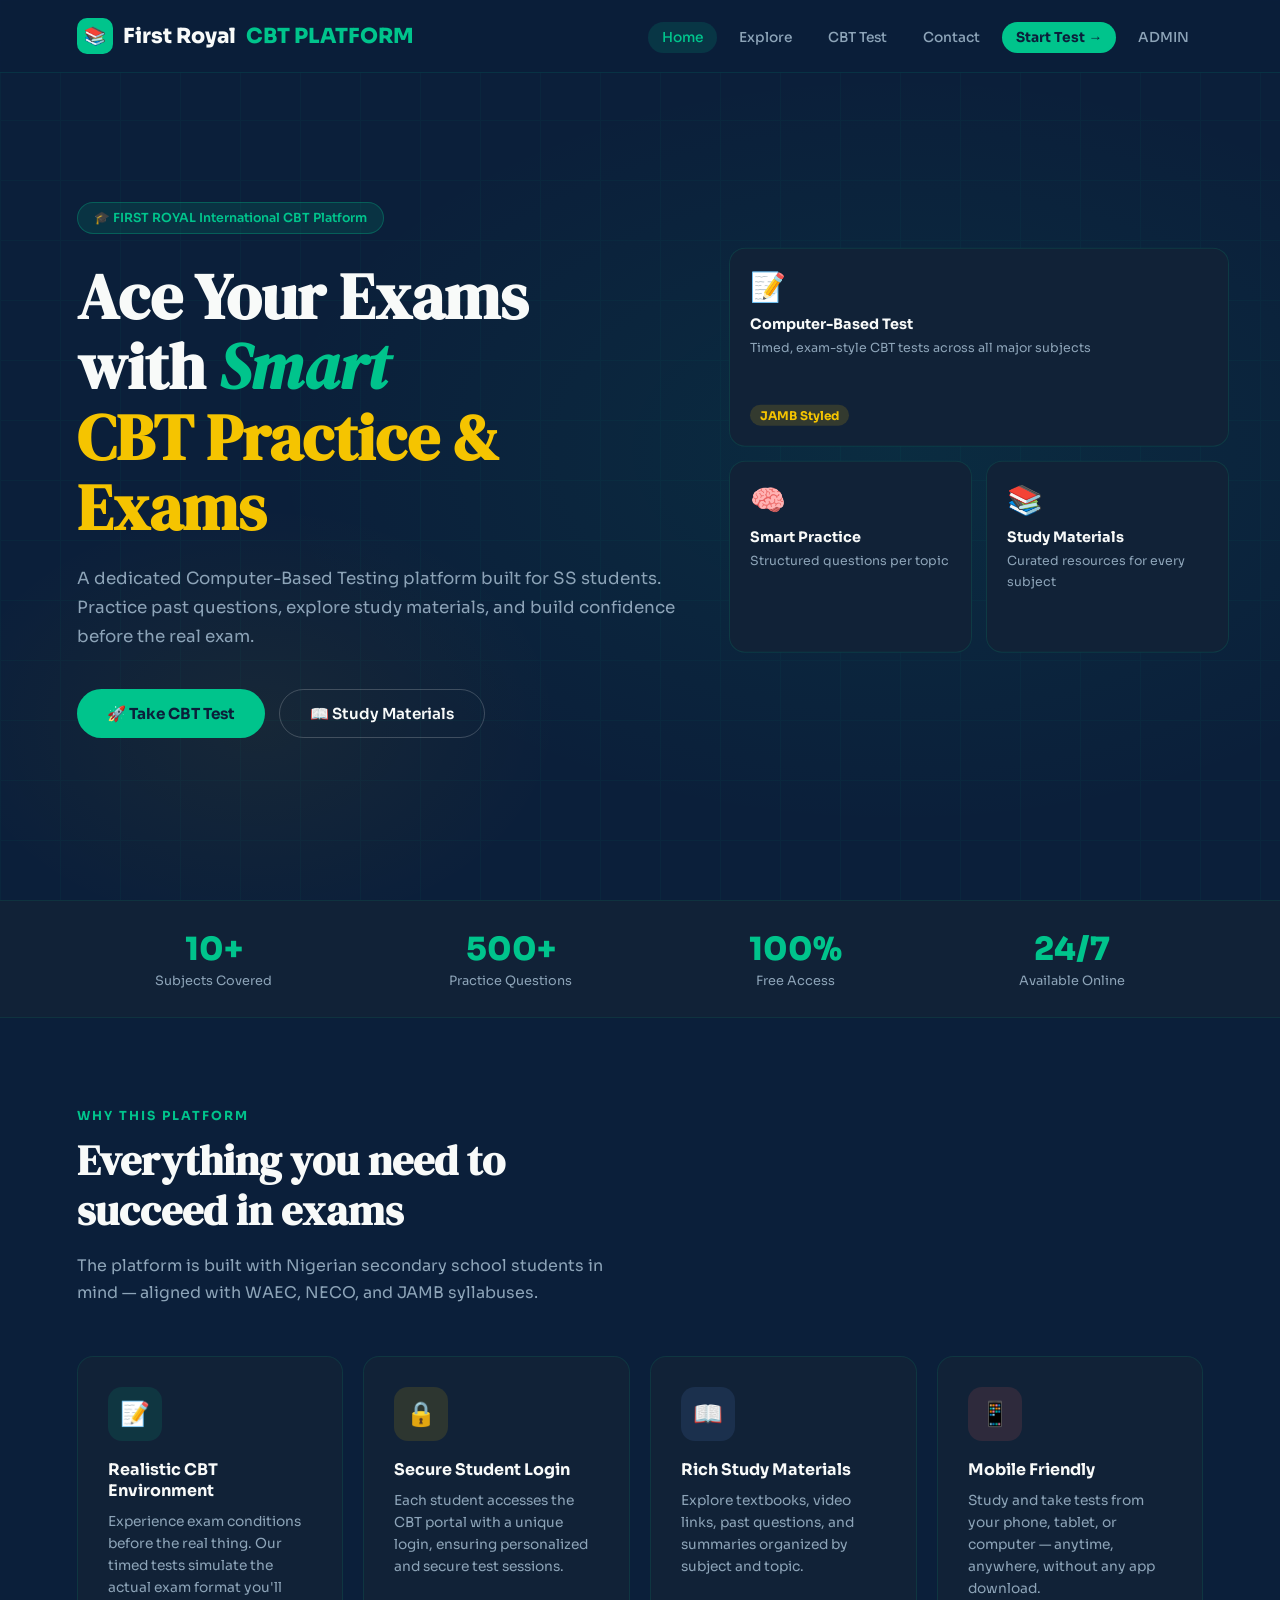
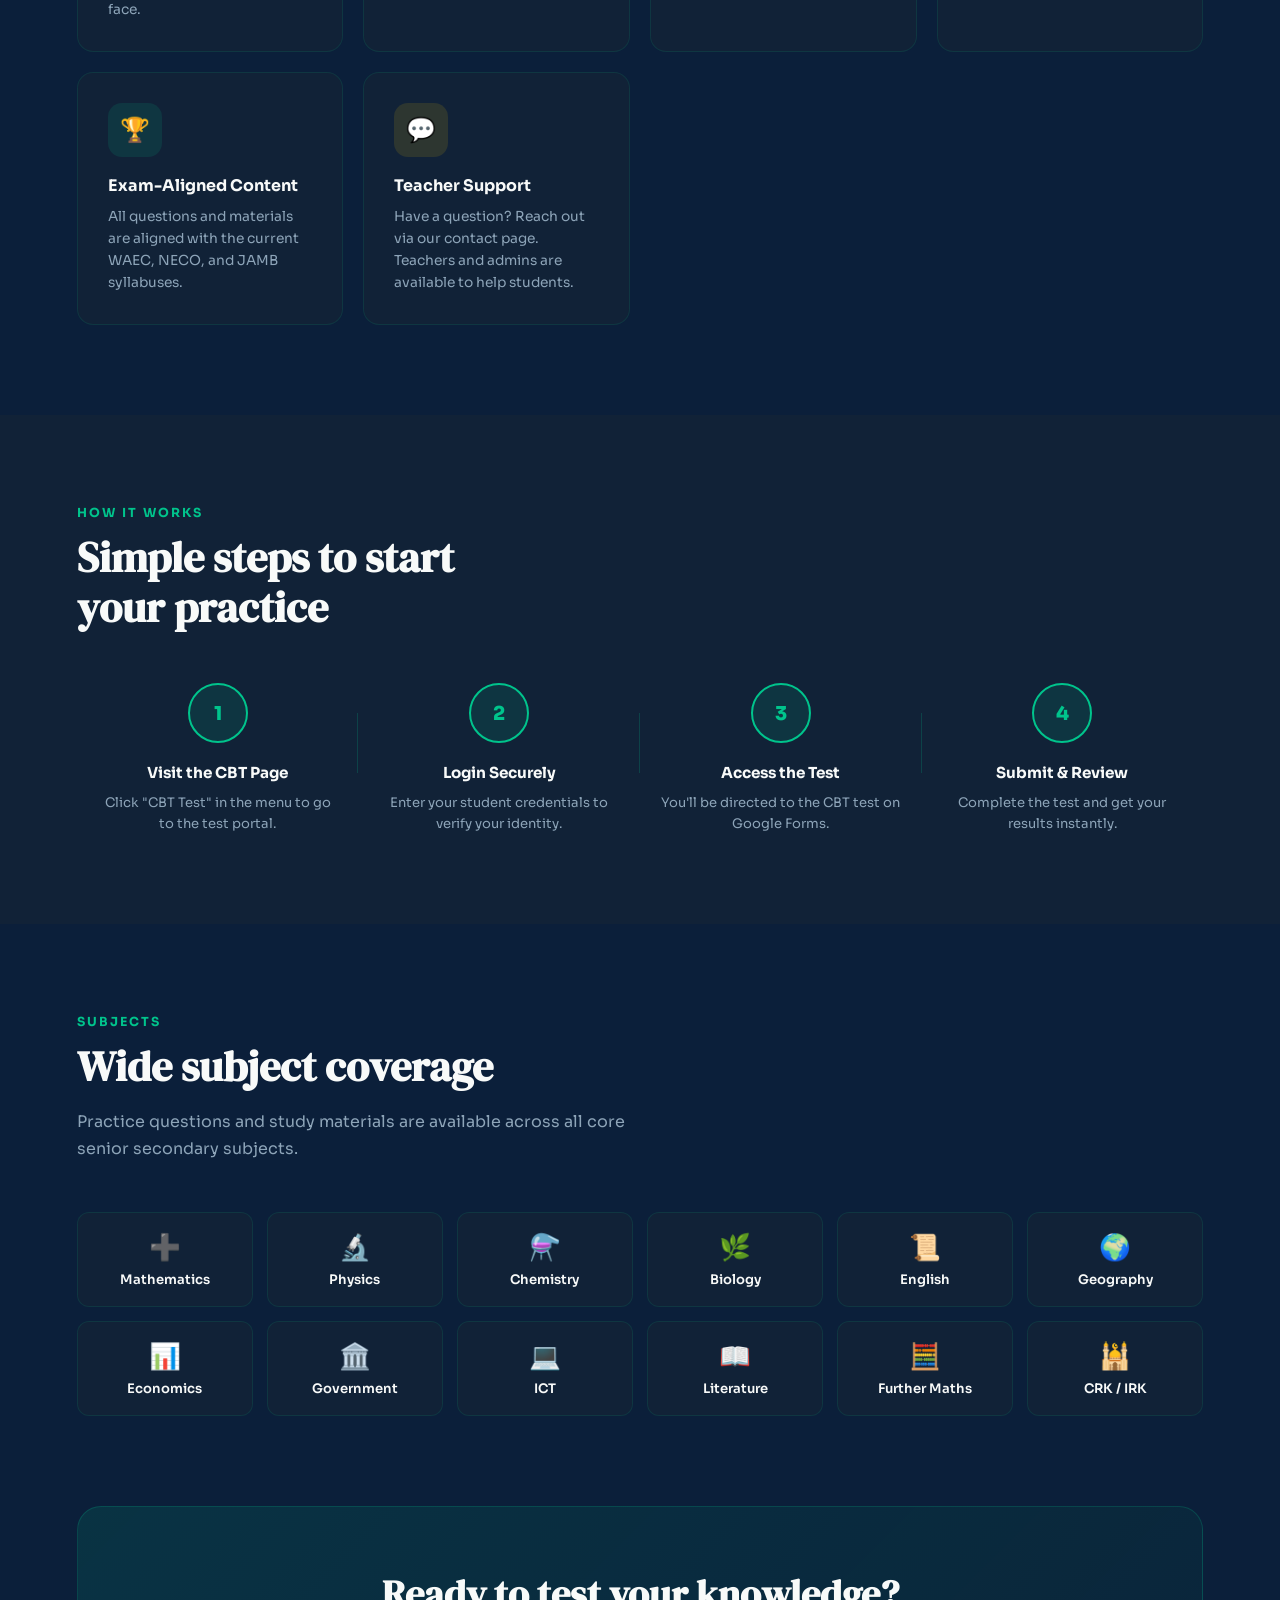
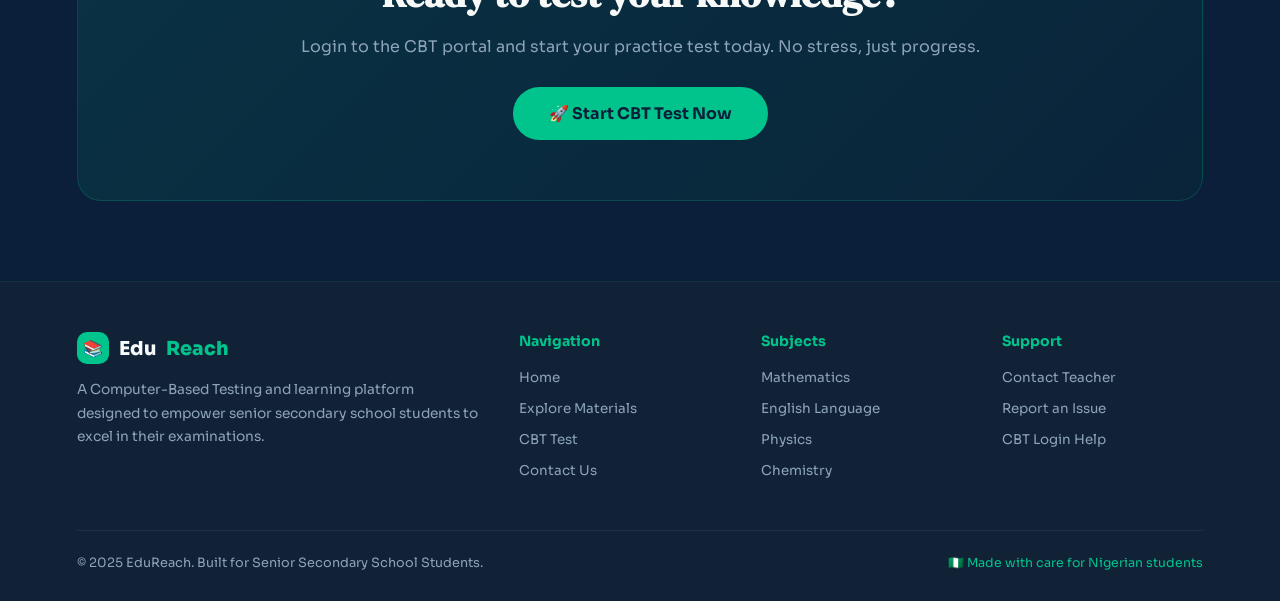
==== index.html @ 2f93ffae "Add files via upload" ====
<!DOCTYPE html>
<html lang="en">
<head>
  <meta charset="UTF-8" />
  <meta name="viewport" content="width=device-width, initial-scale=1.0"/>
  <title>First Royal International School CBT Platform</title>
  <link href="https://fonts.googleapis.com/css2?family=Sora:wght@300;400;600;700;800&family=DM+Serif+Display:ital@0;1&display=swap" rel="stylesheet"/>
  <link rel="stylesheet" href="css/base.css"/>
  <link rel="stylesheet" href="css/index.css"/>
</head>
<body>

<nav>
  <a href="index.html" class="logo">
    <div class="logo-icon">📚</div>
    First Royal<span>CBT PLATFORM</span>
  </a>
  <ul id="navLinks">
    <li><a href="index.html" class="active">Home</a></li>
    <li><a href="explore.html">Explore</a></li>
    <li><a href="cbt.html">CBT Test</a></li>
    <li><a href="contact.html">Contact</a></li>
    <li><a href="cbt.html" class="nav-cta">Start Test →</a></li>
    <li><a href="admin.html">ADMIN</a></li>
  </ul>
  <div class="hamburger" onclick="toggleNav()">☰</div>
</nav>

<section class="hero">
  <div class="hero-bg"></div>
  <div class="hero-grid"></div>
  <div class="hero-content">
    <div class="hero-badge">🎓 FIRST ROYAL International CBT Platform</div>
    <h1>Ace Your Exams<br>with <em>Smart</em><br><span class="gold">CBT Practice & Exams</span></h1>
    <p>A dedicated Computer-Based Testing platform built for SS students. Practice past questions, explore study materials, and build confidence before the real exam.</p>
    <div class="hero-btns">
      <a href="cbt.html" class="btn-primary">🚀 Take CBT Test</a>
      <a href="explore.html" class="btn-secondary">📖 Study Materials</a>
    </div>
  </div>
  <div class="hero-visual">
    <div class="hero-cards">
      <div class="hero-card">
        <div class="icon">📝</div>
        <h3>Computer-Based Test</h3>
        <p>Timed, exam-style CBT tests across all major subjects</p>
        <div class="stat-pill">JAMB Styled</div>
      </div>
      <div class="hero-card">
        <div class="icon">🧠</div>
        <h3>Smart Practice</h3>
        <p>Structured questions per topic</p>
      </div>
      <div class="hero-card">
        <div class="icon">📚</div>
        <h3>Study Materials</h3>
        <p>Curated resources for every subject</p>
      </div>
    </div>
  </div>
</section>

<div class="stats-bar">
  <div class="stat"><div class="num">10+</div><div class="label">Subjects Covered</div></div>
  <div class="stat"><div class="num">500+</div><div class="label">Practice Questions</div></div>
  <div class="stat"><div class="num">100%</div><div class="label">Free Access</div></div>
  <div class="stat"><div class="num">24/7</div><div class="label">Available Online</div></div>
</div>

<section>
  <div class="section-tag">Why This Platform</div>
  <h2 class="section-title">Everything you need to<br>succeed in exams</h2>
  <p class="section-sub">The platform is built with Nigerian secondary school students in mind — aligned with WAEC, NECO, and JAMB syllabuses.</p>
  <div class="features-grid">
    <div class="feature-card"><div class="feature-icon" style="background:rgba(0,196,140,0.12)">📝</div><h3>Realistic CBT Environment</h3><p>Experience exam conditions before the real thing. Our timed tests simulate the actual exam format you'll face.</p></div>
    <div class="feature-card"><div class="feature-icon" style="background:rgba(245,196,0,0.12)">🔒</div><h3>Secure Student Login</h3><p>Each student accesses the CBT portal with a unique login, ensuring personalized and secure test sessions.</p></div>
    <div class="feature-card"><div class="feature-icon" style="background:rgba(100,149,237,0.12)">📖</div><h3>Rich Study Materials</h3><p>Explore textbooks, video links, past questions, and summaries organized by subject and topic.</p></div>
    <div class="feature-card"><div class="feature-icon" style="background:rgba(255,100,100,0.12)">📱</div><h3>Mobile Friendly</h3><p>Study and take tests from your phone, tablet, or computer — anytime, anywhere, without any app download.</p></div>
    <div class="feature-card"><div class="feature-icon" style="background:rgba(0,196,140,0.12)">🏆</div><h3>Exam-Aligned Content</h3><p>All questions and materials are aligned with the current WAEC, NECO, and JAMB syllabuses.</p></div>
    <div class="feature-card"><div class="feature-icon" style="background:rgba(245,196,0,0.12)">💬</div><h3>Teacher Support</h3><p>Have a question? Reach out via our contact page. Teachers and admins are available to help students.</p></div>
  </div>
</section>

<section class="how-section">
  <div class="section-tag">How It Works</div>
  <h2 class="section-title">Simple steps to start<br>your practice</h2>
  <div class="steps">
    <div class="step"><div class="step-num">1</div><h3>Visit the CBT Page</h3><p>Click "CBT Test" in the menu to go to the test portal.</p></div>
    <div class="step"><div class="step-num">2</div><h3>Login Securely</h3><p>Enter your student credentials to verify your identity.</p></div>
    <div class="step"><div class="step-num">3</div><h3>Access the Test</h3><p>You'll be directed to the CBT test on Google Forms.</p></div>
    <div class="step"><div class="step-num">4</div><h3>Submit & Review</h3><p>Complete the test and get your results instantly.</p></div>
  </div>
</section>

<section>
  <div class="section-tag">Subjects</div>
  <h2 class="section-title">Wide subject coverage</h2>
  <p class="section-sub">Practice questions and study materials are available across all core senior secondary subjects.</p>
  <div class="subjects-grid">
    <div class="subject-pill"><div class="s-icon">➕</div><div class="s-name">Mathematics</div></div>
    <div class="subject-pill"><div class="s-icon">🔬</div><div class="s-name">Physics</div></div>
    <div class="subject-pill"><div class="s-icon">⚗️</div><div class="s-name">Chemistry</div></div>
    <div class="subject-pill"><div class="s-icon">🌿</div><div class="s-name">Biology</div></div>
    <div class="subject-pill"><div class="s-icon">📜</div><div class="s-name">English</div></div>
    <div class="subject-pill"><div class="s-icon">🌍</div><div class="s-name">Geography</div></div>
    <div class="subject-pill"><div class="s-icon">📊</div><div class="s-name">Economics</div></div>
    <div class="subject-pill"><div class="s-icon">🏛️</div><div class="s-name">Government</div></div>
    <div class="subject-pill"><div class="s-icon">💻</div><div class="s-name">ICT</div></div>
    <div class="subject-pill"><div class="s-icon">📖</div><div class="s-name">Literature</div></div>
    <div class="subject-pill"><div class="s-icon">🧮</div><div class="s-name">Further Maths</div></div>
    <div class="subject-pill"><div class="s-icon">🕌</div><div class="s-name">CRK / IRK</div></div>
  </div>
</section>

<div class="cta-banner">
  <h2>Ready to test your knowledge?</h2>
  <p>Login to the CBT portal and start your practice test today. No stress, just progress.</p>
  <a href="cbt.html" class="btn-primary" style="font-size:1rem;padding:16px 36px;">🚀 Start CBT Test Now</a>
</div>

<footer>
  <div class="footer-grid">
    <div class="footer-brand">
      <a href="index.html" class="logo" style="font-size:1.2rem;">
        <div class="logo-icon" style="width:32px;height:32px;font-size:1rem;">📚</div>Edu<span>Reach</span>
      </a>
      <p>A Computer-Based Testing and learning platform designed to empower senior secondary school students to excel in their examinations.</p>
    </div>
    <div class="footer-col"><h4>Navigation</h4><ul><li><a href="index.html">Home</a></li><li><a href="explore.html">Explore Materials</a></li><li><a href="cbt.html">CBT Test</a></li><li><a href="contact.html">Contact Us</a></li></ul></div>
    <div class="footer-col"><h4>Subjects</h4><ul><li><a href="explore.html">Mathematics</a></li><li><a href="explore.html">English Language</a></li><li><a href="explore.html">Physics</a></li><li><a href="explore.html">Chemistry</a></li></ul></div>
    <div class="footer-col"><h4>Support</h4><ul><li><a href="contact.html">Contact Teacher</a></li><li><a href="contact.html">Report an Issue</a></li><li><a href="cbt.html">CBT Login Help</a></li></ul></div>
  </div>
  <div class="footer-bottom">
    <p>© 2025 EduReach. Built for Senior Secondary School Students.</p>
    <p style="color:var(--green);font-size:0.78rem;">🇳🇬 Made with care for Nigerian students</p>
  </div>
</footer>

<script src="js/shared.js"></script>
<script src="js/index.js"></script>
</body>
</html>
---- css/base.css ----
/* ── EduReach — Shared Base Styles ── */

:root {
  --green: #00c48c;
  --green-dark: #009e70;
  --navy: #0b1f3a;
  --navy-mid: #112237;
  --gold: #f5c400;
  --white: #f8faf9;
  --card-bg: #112237;
  --text-muted: #8da4b8;
  --red: #ff5c5c;
  --radius: 16px;
}

* { margin: 0; padding: 0; box-sizing: border-box; }

body {
  font-family: 'Sora', sans-serif;
  background: var(--navy);
  color: var(--white);
  overflow-x: hidden;
}

/* ── NAV ── */
nav {
  position: fixed; top: 0; left: 0; right: 0; z-index: 100;
  display: flex; align-items: center; justify-content: space-between;
  padding: 18px 6%;
  background: rgba(11,31,58,0.9);
  backdrop-filter: blur(14px);
  border-bottom: 1px solid rgba(0,196,140,0.12);
}

.logo {
  display: flex; align-items: center; gap: 10px;
  font-size: 1.3rem; font-weight: 800; color: var(--white);
  text-decoration: none;
}

.logo span { color: var(--green); }

.logo-icon {
  width: 36px; height: 36px;
  background: var(--green); border-radius: 10px;
  display: flex; align-items: center; justify-content: center;
  font-size: 1.1rem;
}

nav ul { display: flex; gap: 8px; list-style: none; }

nav ul a {
  text-decoration: none;
  color: var(--text-muted);
  font-size: 0.86rem; font-weight: 500;
  padding: 7px 14px; border-radius: 30px;
  transition: all 0.25s;
}

nav ul a:hover,
nav ul a.active {
  color: var(--white);
  background: rgba(0,196,140,0.15);
}

nav ul a.active { color: var(--green); }

.nav-cta {
  background: var(--green) !important;
  color: var(--navy) !important;
  font-weight: 700 !important;
}

.nav-cta:hover { background: var(--green-dark) !important; }

.hamburger { display: none; cursor: pointer; font-size: 1.4rem; color: var(--white); }

/* ── BUTTONS ── */
.btn-primary {
  background: var(--green); color: var(--navy);
  padding: 14px 30px; border-radius: 50px;
  font-weight: 700; font-size: 0.95rem;
  text-decoration: none; border: none; cursor: pointer;
  transition: transform 0.2s, box-shadow 0.2s;
  display: inline-flex; align-items: center; gap: 8px;
  font-family: 'Sora', sans-serif;
}

.btn-primary:hover {
  transform: translateY(-2px);
  box-shadow: 0 8px 24px rgba(0,196,140,0.35);
}

.btn-secondary {
  background: transparent; color: var(--white);
  padding: 14px 30px; border-radius: 50px;
  font-weight: 600; font-size: 0.95rem;
  text-decoration: none;
  border: 1.5px solid rgba(255,255,255,0.2);
  transition: border-color 0.2s, background 0.2s;
  display: inline-flex; align-items: center; gap: 8px;
}

.btn-secondary:hover {
  border-color: var(--green);
  background: rgba(0,196,140,0.08);
}

/* ── SECTION SHARED ── */
.section-tag {
  color: var(--green); font-size: 0.78rem; font-weight: 700;
  letter-spacing: 2px; text-transform: uppercase; margin-bottom: 12px;
}

.section-title {
  font-family: 'DM Serif Display', serif;
  font-size: clamp(1.8rem, 3.5vw, 2.6rem);
  line-height: 1.2; margin-bottom: 16px;
}

.section-sub {
  color: var(--text-muted); font-size: 1rem;
  max-width: 560px; line-height: 1.7;
}

/* ── PAGE HEADER (explore + contact) ── */
.page-header {
  padding: 130px 6% 60px;
  background: radial-gradient(ellipse 60% 60% at 50% 0%, rgba(0,196,140,0.08) 0%, transparent 70%);
  text-align: center;
}

.page-header h1 {
  font-family: 'DM Serif Display', serif;
  font-size: clamp(2rem, 4vw, 3rem); margin-bottom: 16px;
}

.page-header p {
  color: var(--text-muted); font-size: 1rem;
  max-width: 500px; margin: 0 auto; line-height: 1.7;
}

/* ── FOOTER ── */
footer {
  background: var(--card-bg);
  border-top: 1px solid rgba(0,196,140,0.1);
  padding: 50px 6% 30px;
}

.footer-grid {
  display: grid;
  grid-template-columns: 2fr 1fr 1fr 1fr;
  gap: 40px; margin-bottom: 40px;
}

.footer-brand p {
  color: var(--text-muted); font-size: 0.86rem;
  line-height: 1.7; margin-top: 14px;
}

.footer-col h4 {
  font-size: 0.88rem; font-weight: 700;
  margin-bottom: 16px; color: var(--green);
}

.footer-col ul { list-style: none; }
.footer-col ul li { margin-bottom: 10px; }
.footer-col ul a {
  color: var(--text-muted); text-decoration: none;
  font-size: 0.84rem; transition: color 0.2s;
}
.footer-col ul a:hover { color: var(--white); }

.footer-bottom {
  border-top: 1px solid rgba(255,255,255,0.06);
  padding-top: 24px;
  display: flex; justify-content: space-between;
  align-items: center; flex-wrap: wrap; gap: 10px;
}

.footer-bottom p { color: var(--text-muted); font-size: 0.8rem; }

/* ── ANIMATIONS ── */
@keyframes fadeUp {
  from { opacity: 0; transform: translateY(24px); }
  to   { opacity: 1; transform: translateY(0); }
}

@keyframes floatIn {
  from { opacity: 0; transform: translateY(-40%) scale(0.95); }
  to   { opacity: 1; transform: translateY(-50%) scale(1); }
}

@keyframes popIn {
  from { opacity: 0; transform: scale(0.94) translateY(20px); }
  to   { opacity: 1; transform: scale(1) translateY(0); }
}

/* ── RESPONSIVE ── */
@media (max-width: 900px) {
  .footer-grid { grid-template-columns: 1fr 1fr; }
  nav ul { display: none; }
  .hamburger { display: block; }
}

@media (max-width: 600px) {
  .footer-grid { grid-template-columns: 1fr; }
}
---- css/index.css ----
/* ── index.css — Homepage styles ── */

/* HERO */
.hero {
  min-height: 100vh;
  display: flex; align-items: center;
  padding: 120px 6% 80px;
  position: relative; overflow: hidden;
}

.hero-bg {
  position: absolute; inset: 0;
  background:
    radial-gradient(ellipse 70% 60% at 70% 50%, rgba(0,196,140,0.08) 0%, transparent 70%),
    radial-gradient(ellipse 40% 40% at 20% 80%, rgba(245,196,0,0.05) 0%, transparent 60%);
}

.hero-grid {
  position: absolute; inset: 0; opacity: 0.04;
  background-image:
    linear-gradient(var(--green) 1px, transparent 1px),
    linear-gradient(90deg, var(--green) 1px, transparent 1px);
  background-size: 60px 60px;
}

.hero-content { max-width: 600px; position: relative; z-index: 2; }

.hero-badge {
  display: inline-flex; align-items: center; gap: 8px;
  background: rgba(0,196,140,0.12);
  border: 1px solid rgba(0,196,140,0.3);
  color: var(--green);
  font-size: 0.78rem; font-weight: 600;
  padding: 7px 16px; border-radius: 30px;
  margin-bottom: 28px;
  animation: fadeUp 0.6s ease both;
}

.hero h1 {
  font-family: 'DM Serif Display', serif;
  font-size: clamp(2.6rem, 5vw, 4rem);
  line-height: 1.1; margin-bottom: 22px;
  animation: fadeUp 0.6s 0.1s ease both;
}

.hero h1 em  { color: var(--green); font-style: italic; }
.hero h1 .gold { color: var(--gold); font-style: normal; }

.hero p {
  font-size: 1.05rem; color: var(--text-muted);
  line-height: 1.7; margin-bottom: 38px;
  animation: fadeUp 0.6s 0.2s ease both;
}

.hero-btns {
  display: flex; gap: 14px; flex-wrap: wrap;
  animation: fadeUp 0.6s 0.3s ease both;
}

.hero-visual {
  position: absolute; right: 4%; top: 50%; transform: translateY(-50%);
  width: clamp(280px, 40vw, 500px); z-index: 2;
  animation: floatIn 0.8s 0.3s ease both;
}

.hero-cards { display: grid; grid-template-columns: 1fr 1fr; gap: 14px; }

.hero-card {
  background: var(--card-bg);
  border: 1px solid rgba(0,196,140,0.15);
  border-radius: var(--radius); padding: 20px;
  transition: transform 0.3s;
}

.hero-card:hover { transform: translateY(-4px); }
.hero-card:first-child { grid-column: span 2; }
.hero-card .icon { font-size: 1.8rem; margin-bottom: 10px; }
.hero-card h3 { font-size: 0.9rem; font-weight: 700; margin-bottom: 5px; }
.hero-card p  { font-size: 0.78rem; color: var(--text-muted); }

.stat-pill {
  display: inline-block;
  background: rgba(245,196,0,0.15); color: var(--gold);
  border-radius: 20px; font-size: 0.75rem; font-weight: 700;
  padding: 3px 10px; margin-top: 8px;
}

/* STATS BAR */
.stats-bar {
  background: var(--card-bg);
  border-top: 1px solid rgba(0,196,140,0.1);
  border-bottom: 1px solid rgba(0,196,140,0.1);
  padding: 28px 6%;
  display: flex; justify-content: space-around; flex-wrap: wrap; gap: 20px;
}

.stat { text-align: center; }
.stat .num   { font-size: 2rem; font-weight: 800; color: var(--green); }
.stat .label { font-size: 0.8rem; color: var(--text-muted); margin-top: 4px; }

/* SECTIONS */
section { padding: 90px 6%; }

/* FEATURES */
.features-grid {
  display: grid;
  grid-template-columns: repeat(auto-fit, minmax(260px, 1fr));
  gap: 20px; margin-top: 50px;
}

.feature-card {
  background: var(--card-bg);
  border: 1px solid rgba(0,196,140,0.12);
  border-radius: var(--radius); padding: 30px;
  transition: transform 0.3s, border-color 0.3s;
  cursor: default;
}

.feature-card:hover {
  transform: translateY(-6px);
  border-color: rgba(0,196,140,0.4);
}

.feature-icon {
  width: 54px; height: 54px; border-radius: 14px;
  display: flex; align-items: center; justify-content: center;
  font-size: 1.5rem; margin-bottom: 18px;
}

.feature-card h3 { font-size: 1rem; font-weight: 700; margin-bottom: 10px; }
.feature-card p  { font-size: 0.86rem; color: var(--text-muted); line-height: 1.6; }

/* HOW IT WORKS */
.how-section { background: var(--navy-mid); }

.steps {
  display: flex; gap: 0; margin-top: 50px;
  position: relative; flex-wrap: wrap;
}

.step {
  flex: 1; min-width: 200px;
  text-align: center; padding: 0 20px; position: relative;
}

.step:not(:last-child)::after {
  content: '';
  position: absolute; right: 0; top: 30px;
  width: 1px; height: 60px;
  background: rgba(0,196,140,0.2);
}

.step-num {
  width: 60px; height: 60px;
  background: rgba(0,196,140,0.12);
  border: 2px solid var(--green); border-radius: 50%;
  display: flex; align-items: center; justify-content: center;
  font-size: 1.2rem; font-weight: 800; color: var(--green);
  margin: 0 auto 20px;
}

.step h3 { font-size: 0.95rem; font-weight: 700; margin-bottom: 10px; }
.step p  { font-size: 0.82rem; color: var(--text-muted); line-height: 1.6; }

/* SUBJECTS */
.subjects-grid {
  display: grid;
  grid-template-columns: repeat(auto-fill, minmax(150px, 1fr));
  gap: 14px; margin-top: 50px;
}

.subject-pill {
  background: var(--card-bg);
  border: 1px solid rgba(0,196,140,0.12);
  border-radius: 12px; padding: 18px 14px;
  text-align: center; transition: all 0.25s; cursor: default;
}

.subject-pill:hover {
  background: rgba(0,196,140,0.1);
  border-color: var(--green); transform: scale(1.04);
}

.subject-pill .s-icon { font-size: 1.6rem; margin-bottom: 8px; }
.subject-pill .s-name { font-size: 0.82rem; font-weight: 600; }

/* CTA BANNER */
.cta-banner {
  background: linear-gradient(135deg, rgba(0,196,140,0.12) 0%, rgba(0,100,60,0.08) 100%);
  border: 1px solid rgba(0,196,140,0.2);
  border-radius: 24px; padding: 60px 50px;
  text-align: center; margin: 0 6% 80px;
}

.cta-banner h2 {
  font-family: 'DM Serif Display', serif;
  font-size: clamp(1.8rem, 3vw, 2.4rem); margin-bottom: 16px;
}

.cta-banner p { color: var(--text-muted); margin-bottom: 30px; font-size: 1rem; }

/* RESPONSIVE */
@media (max-width: 900px) {
  .hero-visual { display: none; }
}

@media (max-width: 600px) {
  .cta-banner  { padding: 40px 24px; }
  .steps       { flex-direction: column; }
  .step::after { display: none; }
}
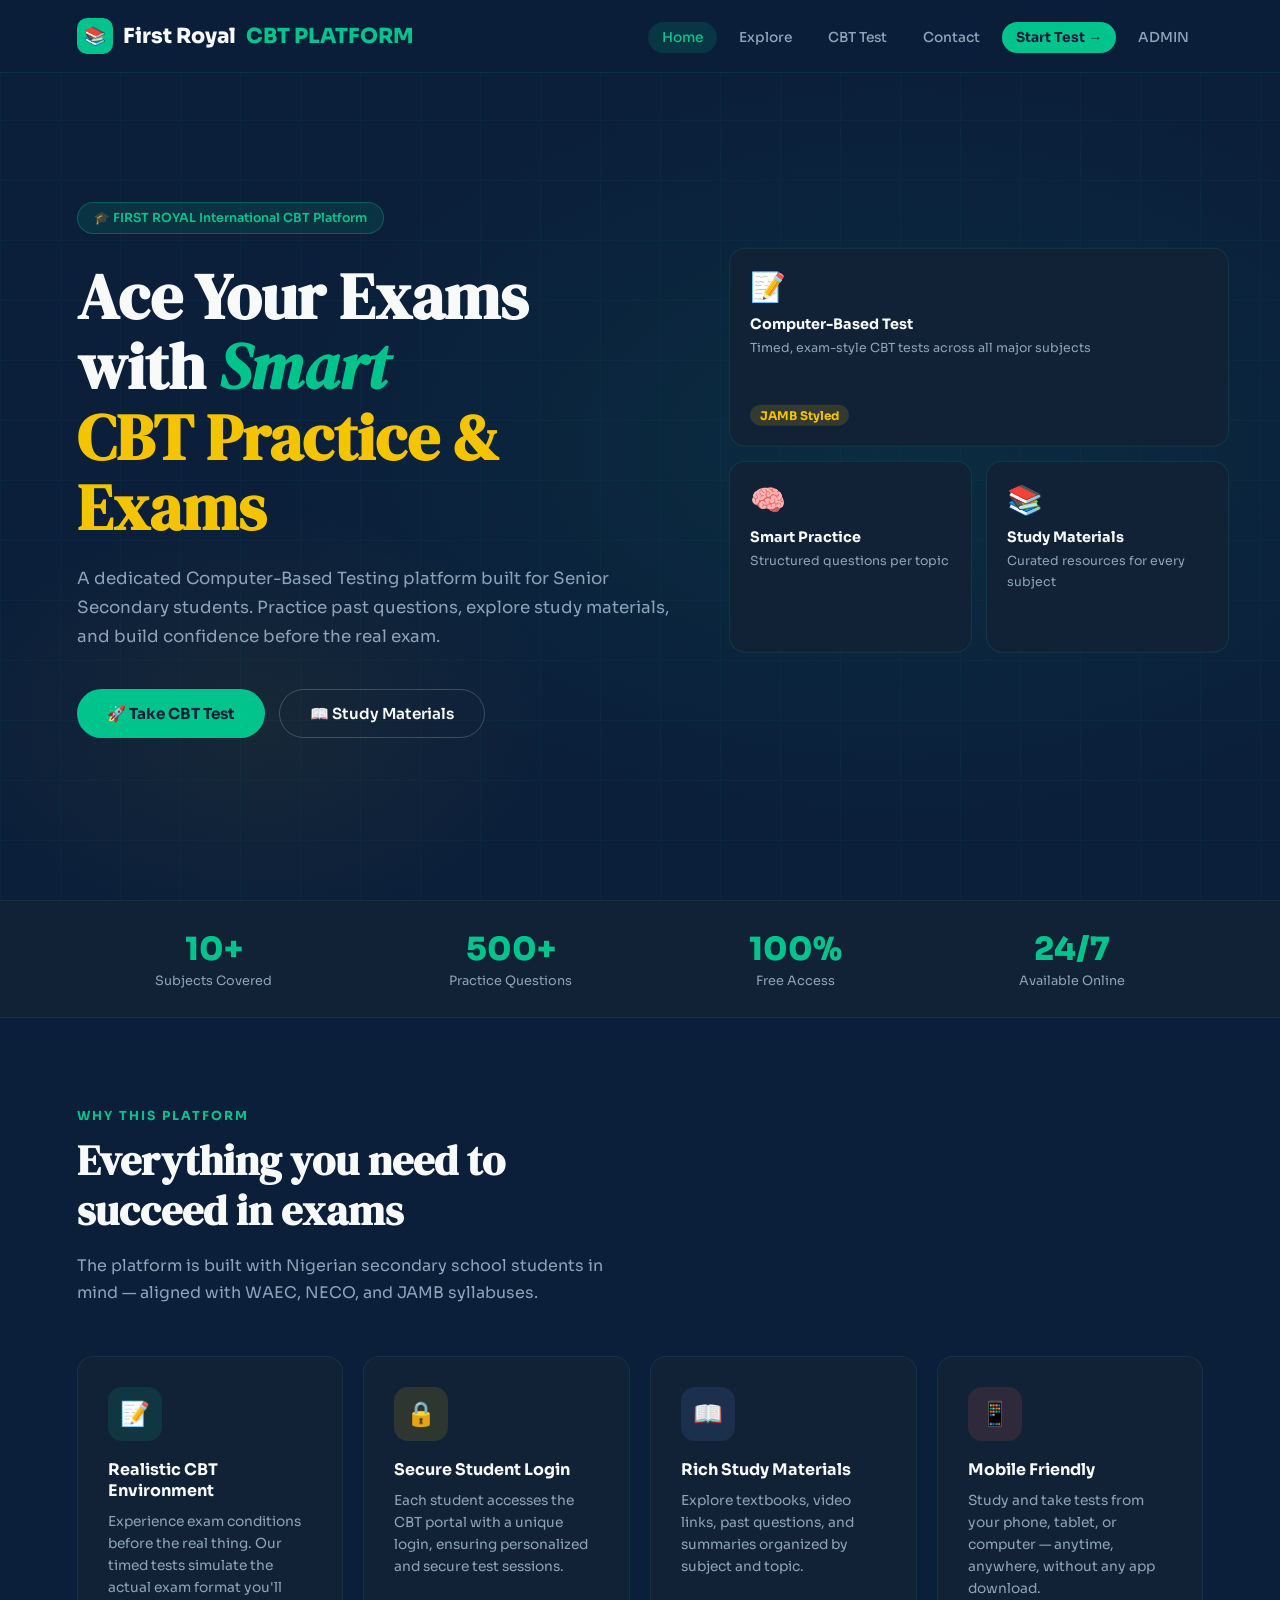
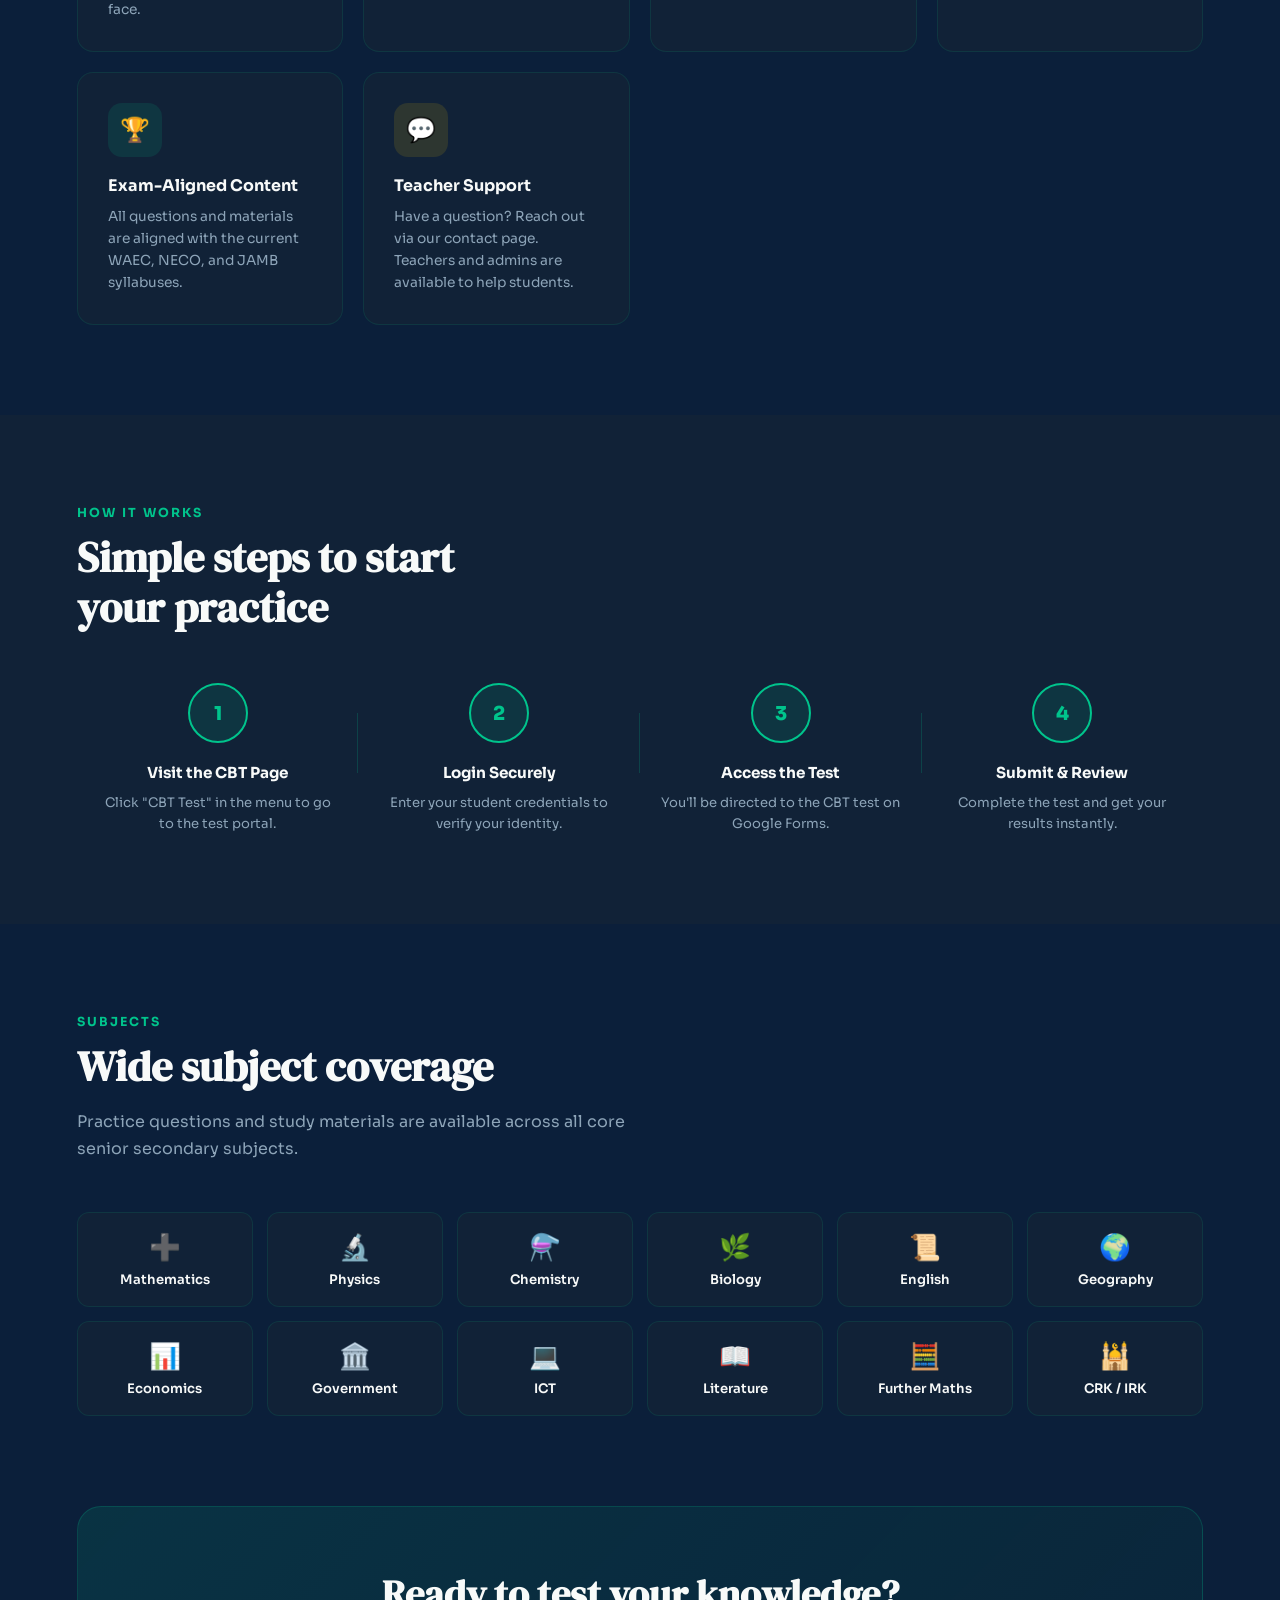
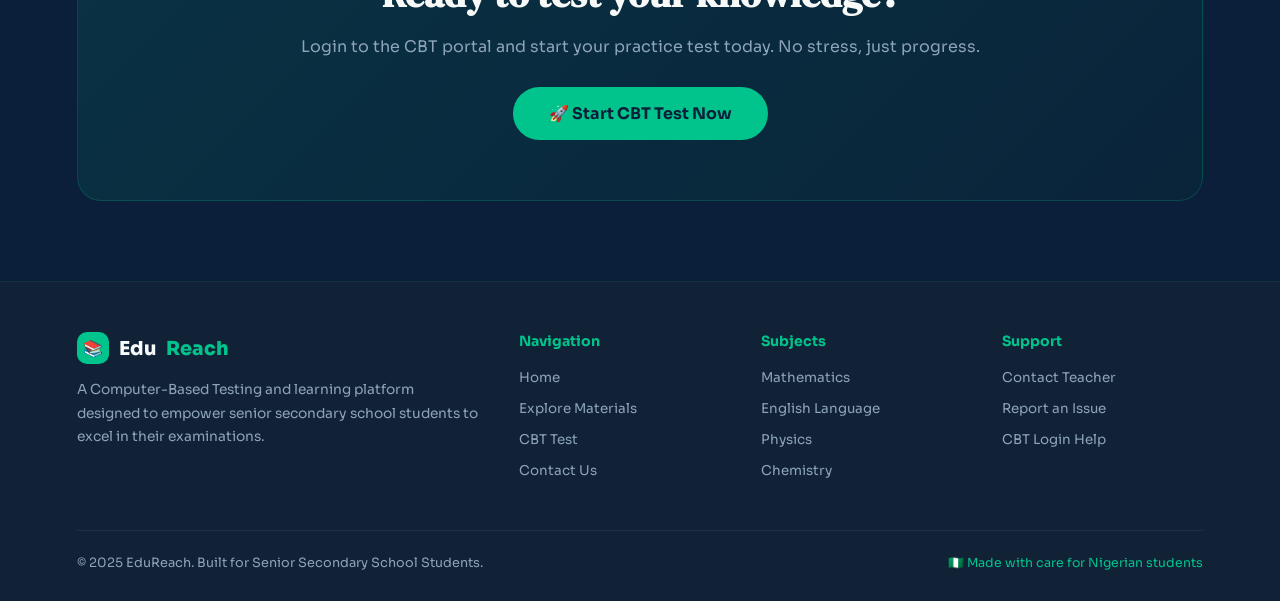
==== commit 5c53ab83: "Update index.html" ====
--- a/index.html
+++ b/index.html
@@ -32,7 +32,7 @@
   <div class="hero-content">
     <div class="hero-badge">🎓 FIRST ROYAL International CBT Platform</div>
     <h1>Ace Your Exams<br>with <em>Smart</em><br><span class="gold">CBT Practice & Exams</span></h1>
-    <p>A dedicated Computer-Based Testing platform built for SS students. Practice past questions, explore study materials, and build confidence before the real exam.</p>
+    <p>A dedicated Computer-Based Testing platform built for Senior Secondary students. Practice past questions, explore study materials, and build confidence before the real exam.</p>
     <div class="hero-btns">
       <a href="cbt.html" class="btn-primary">🚀 Take CBT Test</a>
       <a href="explore.html" class="btn-secondary">📖 Study Materials</a>
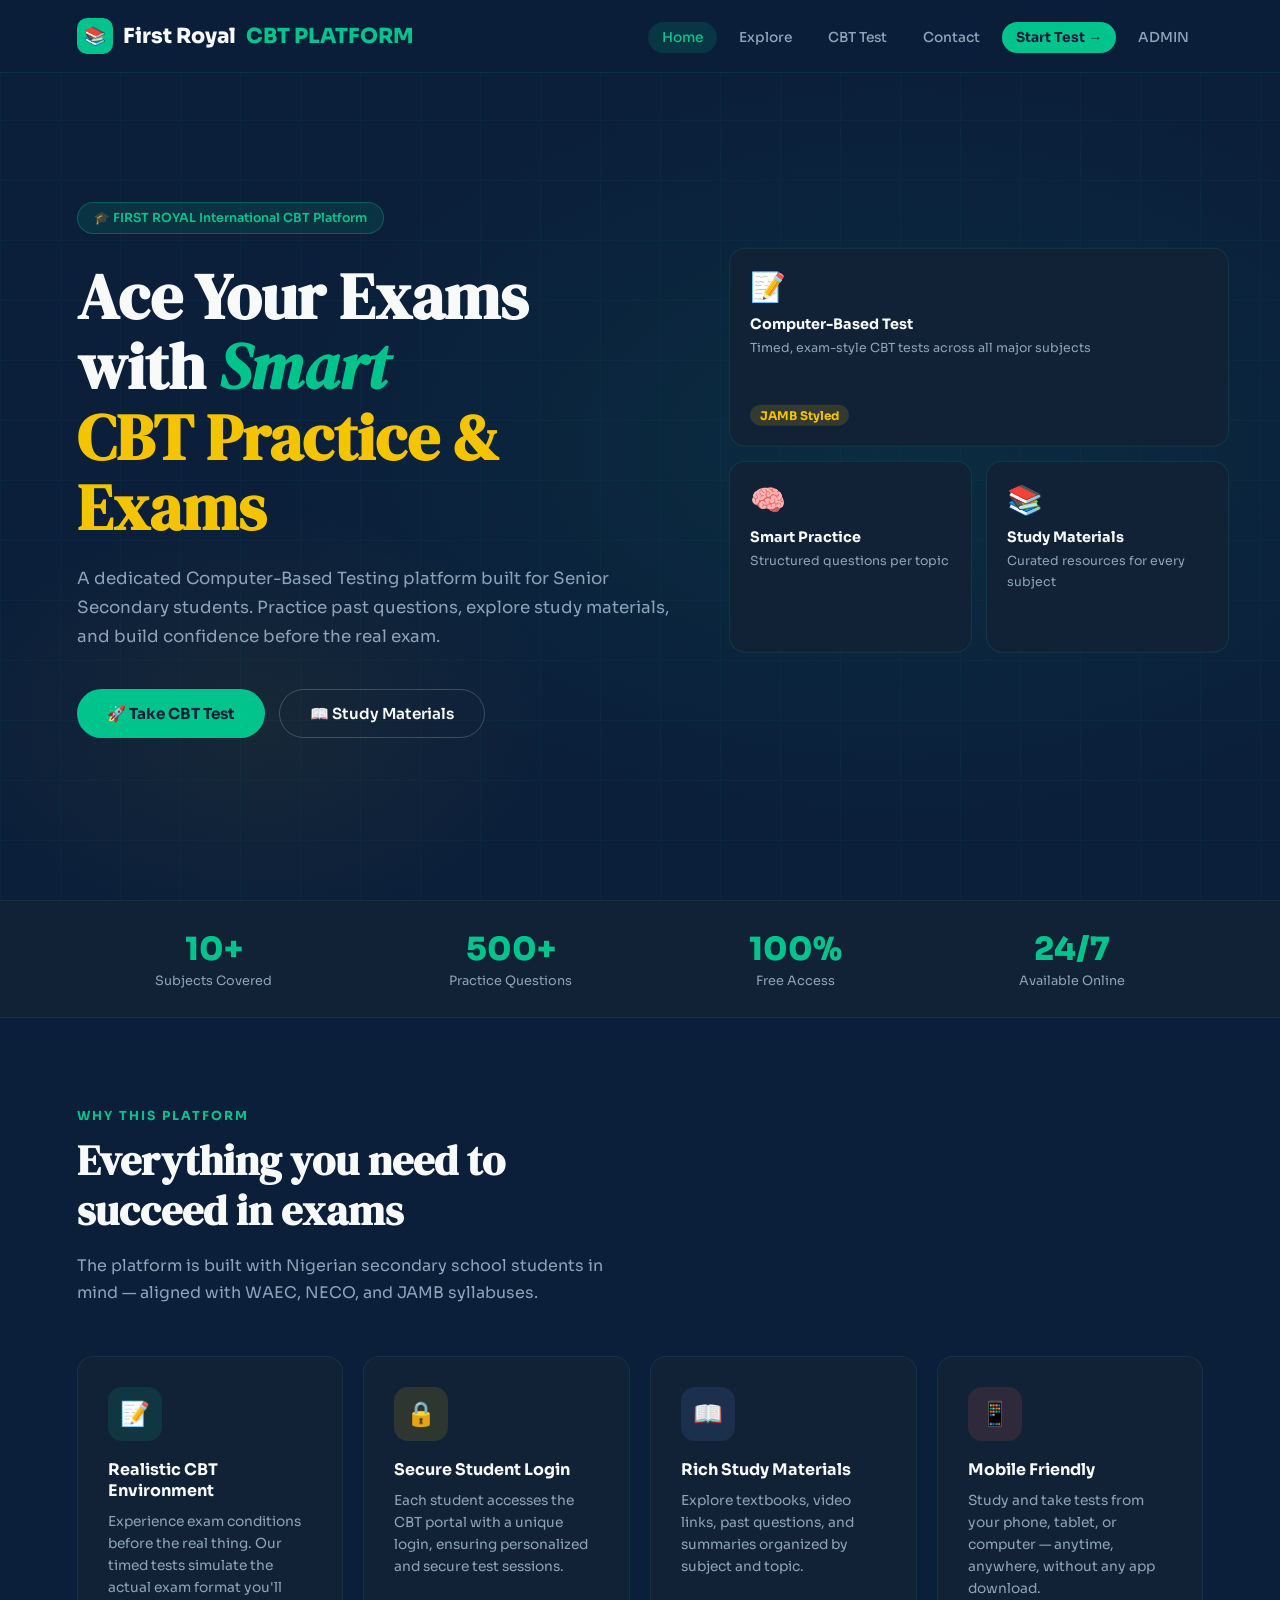
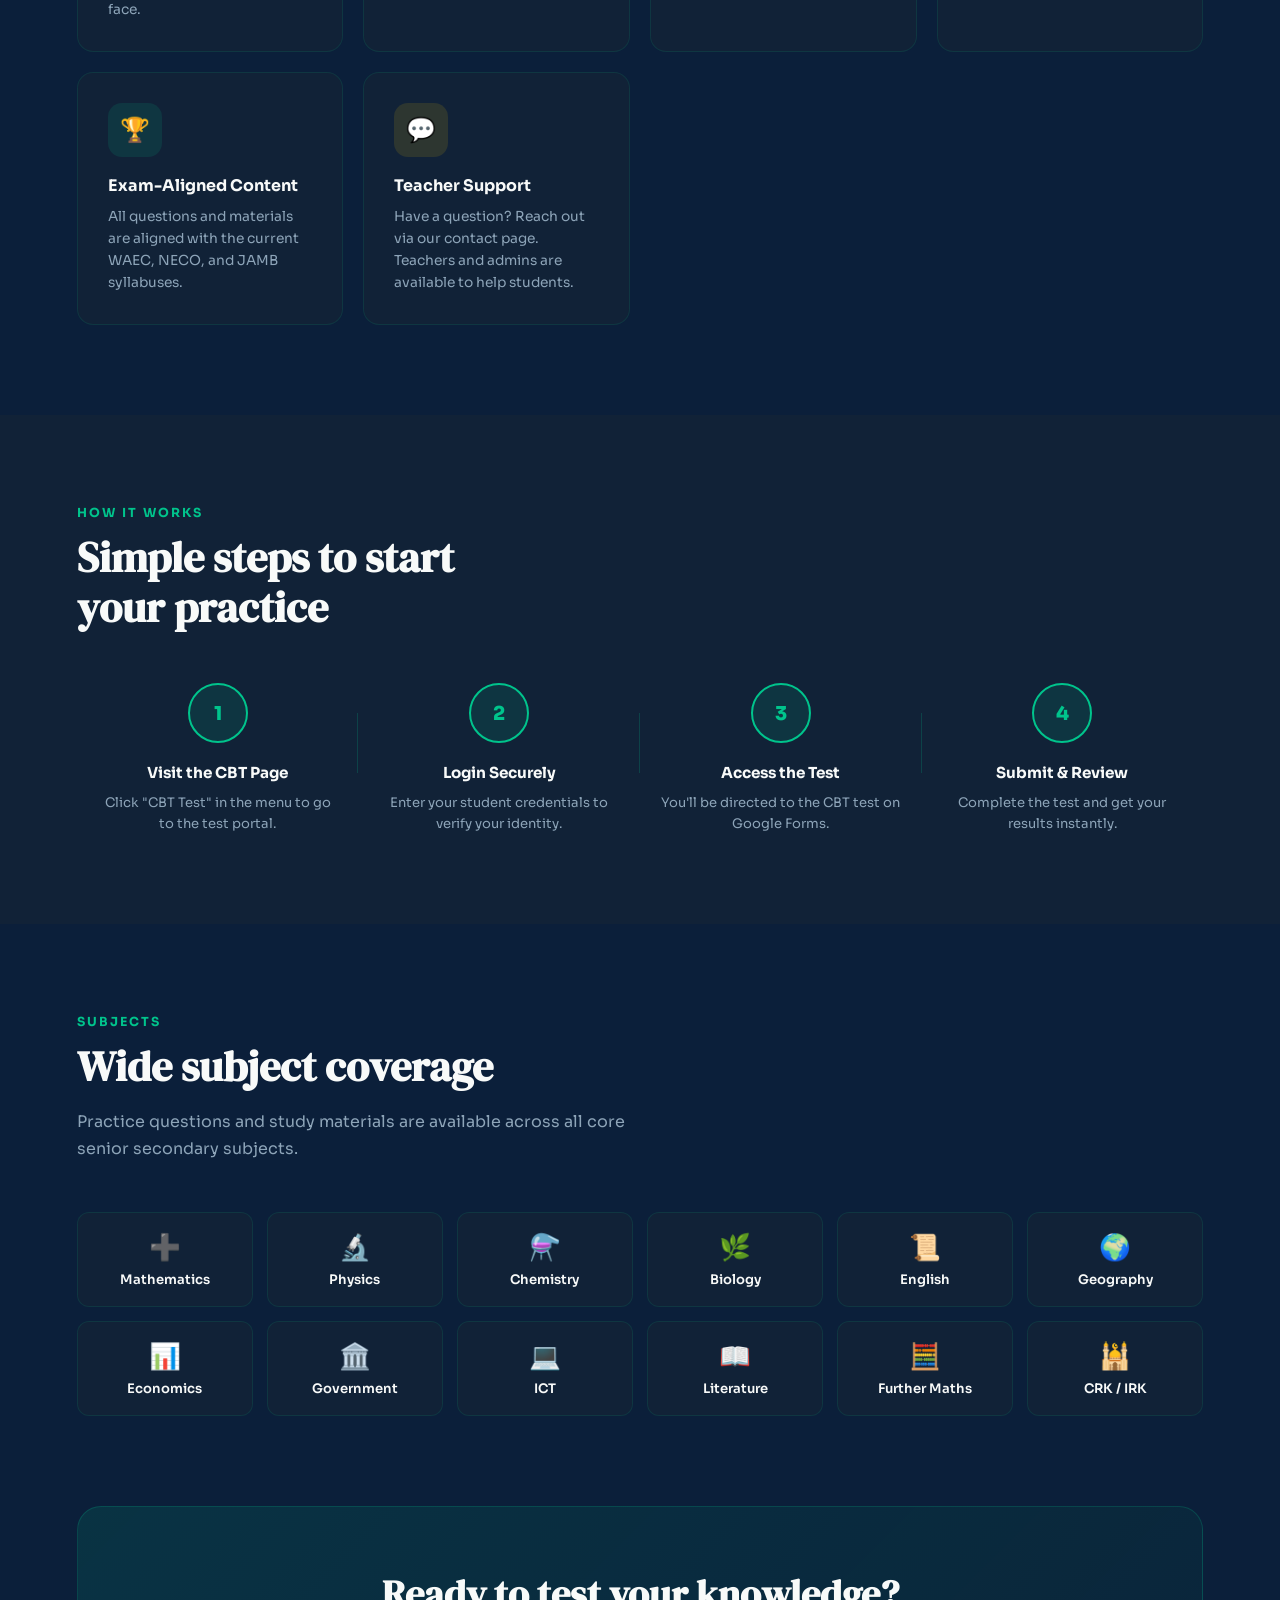
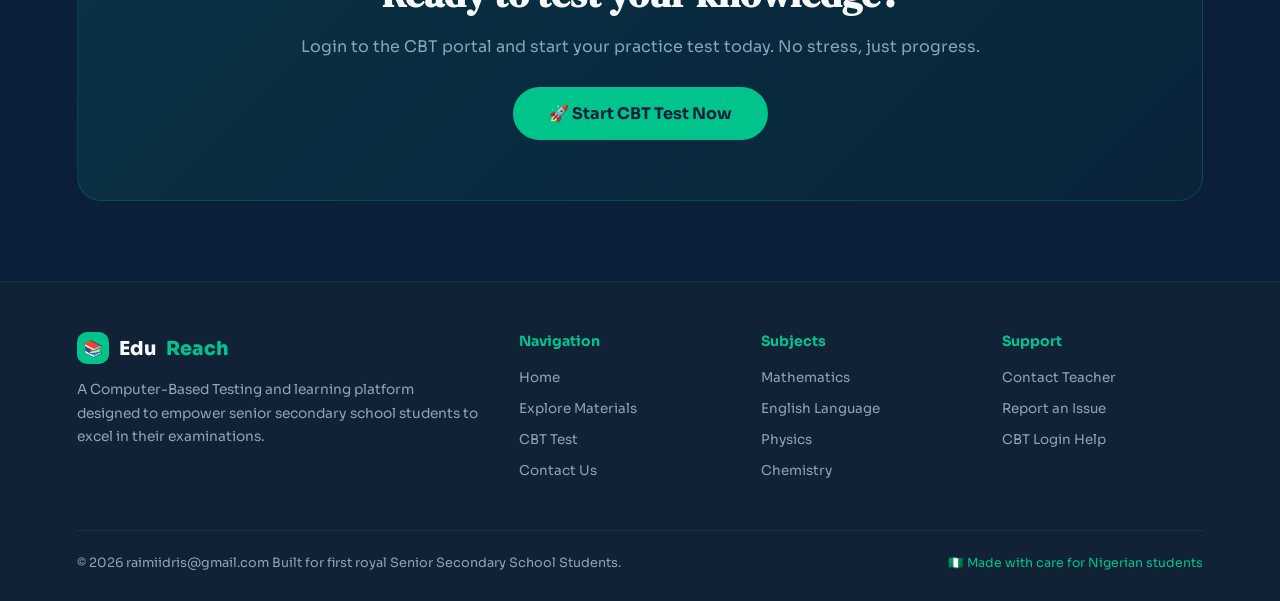
==== commit deb8d745: "Update index.html" ====
--- a/index.html
+++ b/index.html
@@ -131,7 +131,7 @@
     <div class="footer-col"><h4>Support</h4><ul><li><a href="contact.html">Contact Teacher</a></li><li><a href="contact.html">Report an Issue</a></li><li><a href="cbt.html">CBT Login Help</a></li></ul></div>
   </div>
   <div class="footer-bottom">
-    <p>© 2025 EduReach. Built for Senior Secondary School Students.</p>
+    <p>© 2026 raimiidris@gmail.com Built for first royal Senior Secondary School Students.</p>
     <p style="color:var(--green);font-size:0.78rem;">🇳🇬 Made with care for Nigerian students</p>
   </div>
 </footer>
